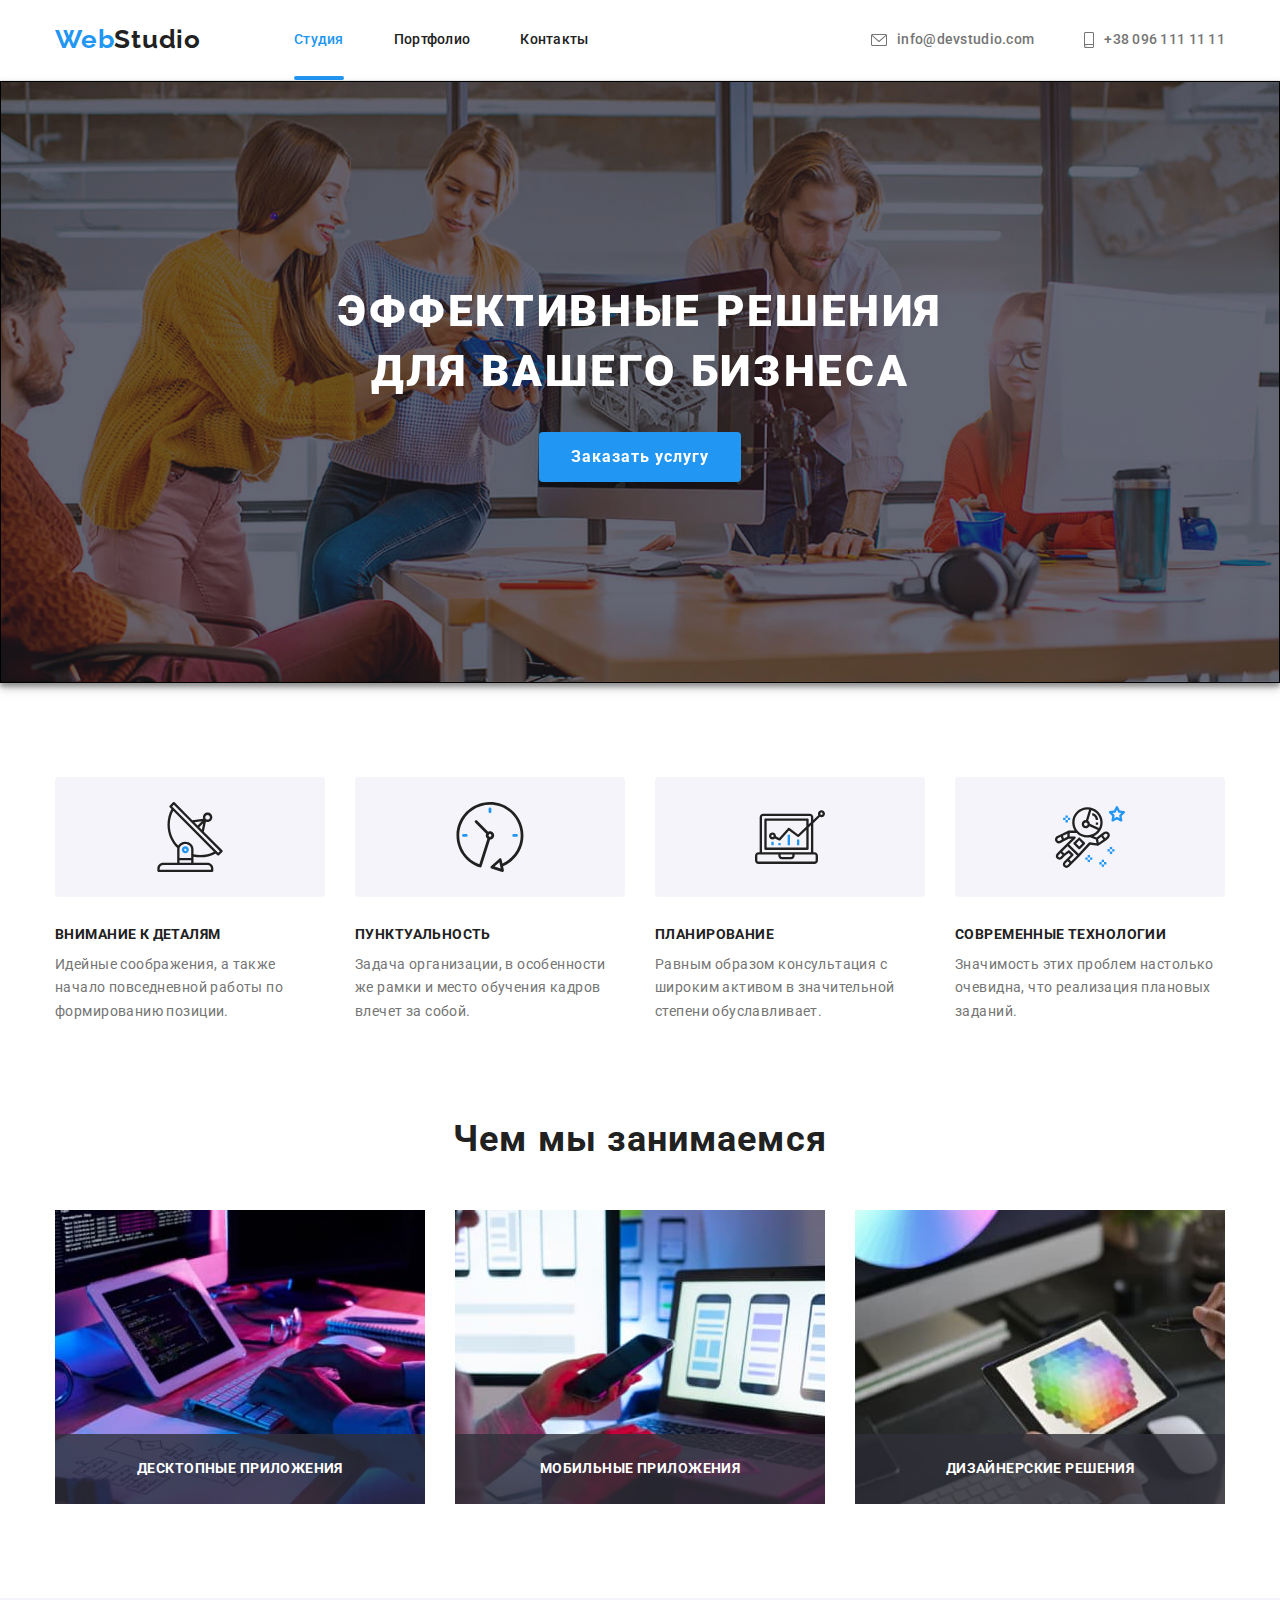
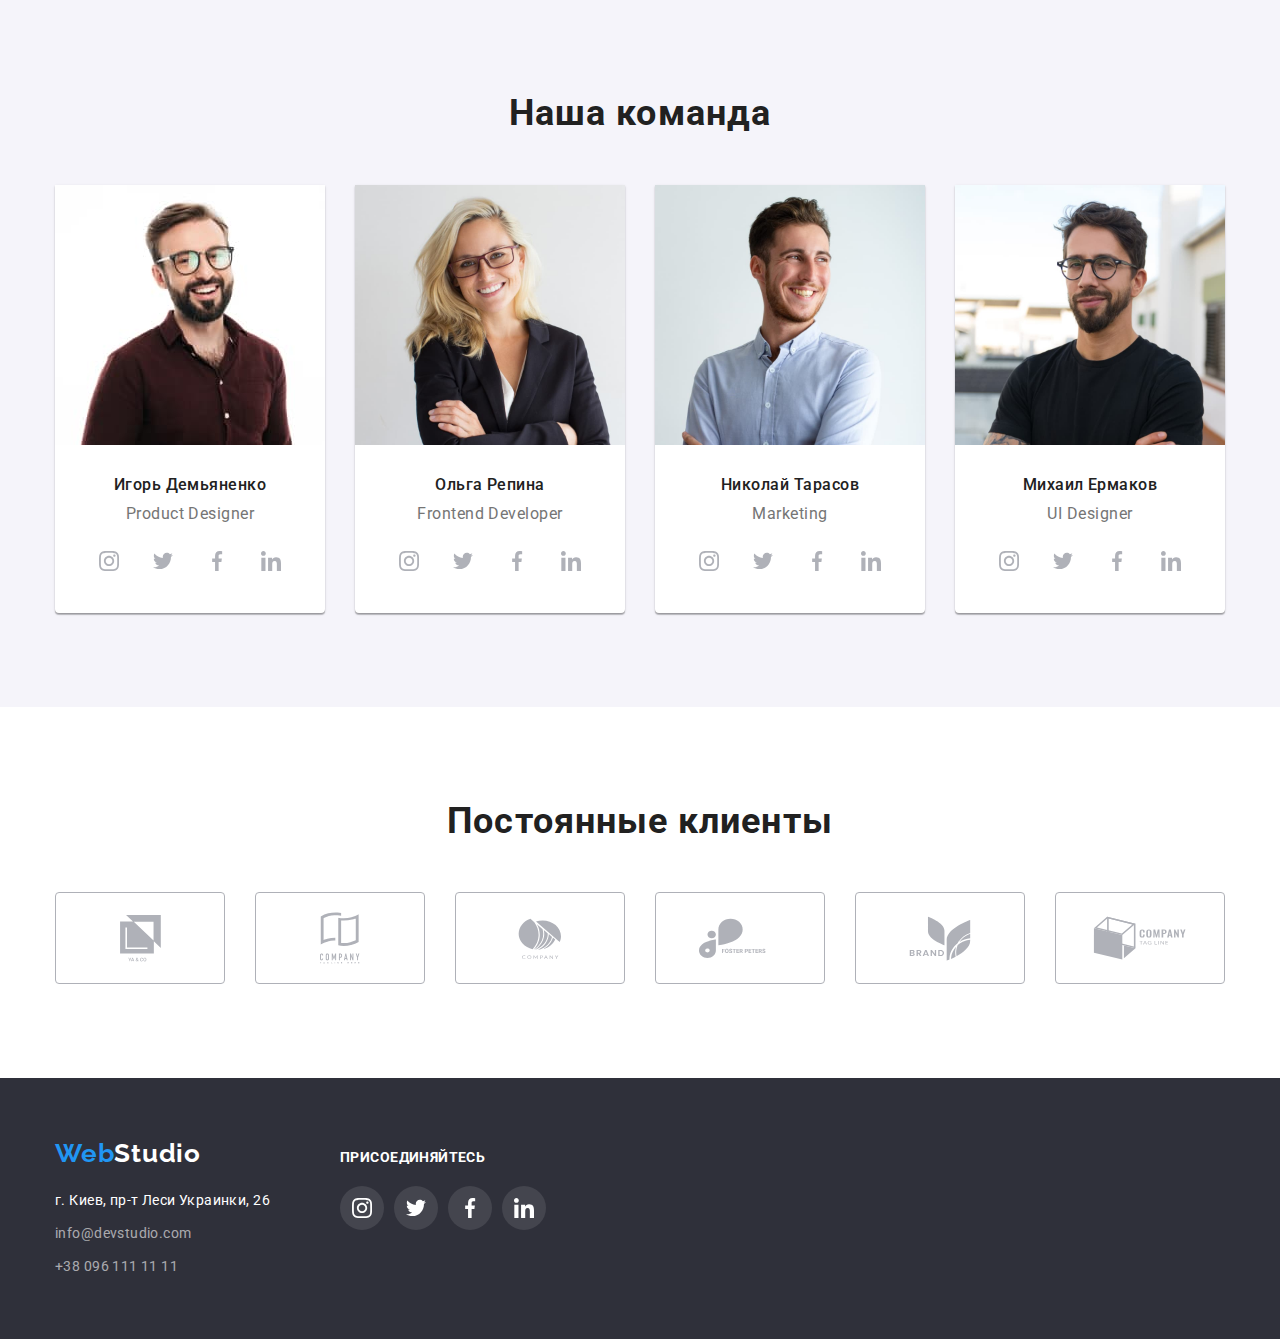
==== index.html @ 568cb1e3 "files from the previous hw" ====
<!DOCTYPE html>
<html lang="ru">
  <head>
    <meta charset="UTF-8" />
    <meta http-equiv="X-UA-Compatible" content="IE=edge" />
    <meta name="viewport" content="width=device-width, initial-scale=1.0" />
    <title>WebStudio</title>
    <link rel="preconnect" href="https://fonts.gstatic.com" />
    <link
      href="https://fonts.googleapis.com/css2?family=Raleway:wght@700&family=Roboto:wght@400;500;700;900&display=swap"
      rel="stylesheet"
    />
    <link
      rel="stylesheet"
      href="https://cdnjs.cloudflare.com/ajax/libs/modern-normalize/1.0.0/modern-normalize.min.css"
    />
    <link rel="stylesheet" href="./css/styles.css" />
  </head>
  <body>
    <!-- header -->
    <header class="page-header">
      <div class="container header-container">
        <a href="./index.html" class="logo">Web<span class="logo-span-header">Studio</span></a>
        <nav class="page-nav">
          <ul class="nav-list list">
            <li class="nav-list-item">
              <a href="./index.html" class="current-page nav-link link">Студия</a>
            </li>
            <li class="nav-list-item">
              <a href="./portfolio.html" class="nav-link link">Портфолио</a>
            </li>
            <li class="nav-list-item"><a href="" class="nav-link link">Контакты</a></li>
          </ul>
        </nav>
        <ul class="header-contacts-list list">
          <li class="header-contacts-list-item">
            <a href="mailto:info@devstudio.com" class="header-contacts-link link">
              <svg class="envelope-icon">
                <use href="./images/icons.svg#icon-envelope"></use>
              </svg>
              info@devstudio.com
            </a>
          </li>
          <li class="header-contacts-list-item">
            <a href="tel:+380961111111" class="header-contacts-link link">
              <svg class="smartphone-icon">
                <use href="./images/icons.svg#icon-smartphone"></use>
              </svg>
              +38 096 111 11 11
            </a>
          </li>
        </ul>
      </div>
    </header>
    <!-- header -->
    <main>
      <!-- HERO section -->
      <section class="hero section">
        <div class="container hero-container">
          <h1 class="hero-title">Эффективные решения для вашего бизнеса</h1>
          <button data-modal-open type="button" class="button hero-button">Заказать услугу</button>
        </div>
      </section>
      <!-- HERO section -->

      <!-- advantages section -->
      <section class="advantages-section section">
        <div class="container advantages-container">
          <h2 class="hidden">Преимущества</h2>
          <ul class="advantages-list list">
            <li class="advantages-list-item">
              <div class="advantages-svg-background">
                <svg class="antenna-icon">
                  <use href="./images/icons.svg#icon-antenna"></use>
                </svg>
              </div>
              <h3 class="advantages-title title">Внимание к деталям</h3>
              <p class="advantages-text text">
                Идейные соображения, а также начало повседневной работы по формированию позиции.
              </p>
            </li>
            <li class="advantages-list-item">
              <div class="advantages-svg-background">
                <svg class="clock-icon">
                  <use href="./images/icons.svg#icon-clock"></use>
                </svg>
              </div>
              <h3 class="advantages-title title">Пунктуальность</h3>
              <p class="advantages-text text">
                Задача организации, в особенности же рамки и место обучения кадров влечет за собой.
              </p>
            </li>
            <li class="advantages-list-item">
              <div class="advantages-svg-background">
                <svg class="diagram-icon">
                  <use href="./images/icons.svg#icon-diagram"></use>
                </svg>
              </div>
              <h3 class="advantages-title title">Планирование</h3>
              <p class="advantages-text text">
                Равным образом консультация с широким активом в значительной степени обуславливает.
              </p>
            </li>
            <li class="advantages-list-item">
              <div class="advantages-svg-background">
                <svg class="astronaut-icon">
                  <use href="./images/icons.svg#icon-astronaut"></use>
                </svg>
              </div>
              <h3 class="advantages-title title">Современные технологии</h3>
              <p class="advantages-text text">
                Значимость этих проблем настолько очевидна, что реализация плановых заданий.
              </p>
            </li>
          </ul>
        </div>
      </section>
      <!-- advantages section -->

      <!-- what are we doing section -->
      <section class="what-are-we-doing-section section">
        <div class="container what-are-we-doing-container">
          <h2 class="what-are-we-doing-title title">Чем мы занимаемся</h2>
          <ul class="what-are-we-doing-list list">
            <li class="what-are-we-doing-list-item">
              <div class="img-wawd-container">
                <img
                  src="./images/layout.jpg"
                  alt="Разрабатываем макет"
                  width="370"
                  class="image"
                />
                <p class="wawd-text text">Десктопные приложения</p>
              </div>
            </li>
            <li class="what-are-we-doing-list-item">
              <div class="img-wawd-container">
                <img src="./images/layout1.jpg" alt="Адаптируем макет" width="370" class="image" />
                <p class="wawd-text text">Мобильные приложения</p>
              </div>
            </li>
            <li class="what-are-we-doing-list-item">
              <div class="img-wawd-container">
                <img src="./images/layout2.jpg" alt="Рисуем макет" width="370" class="image" />
                <p class="wawd-text text">Дизайнерские решения</p>
              </div>
            </li>
          </ul>
        </div>
      </section>
      <!-- what are we doing section -->

      <!-- our team section -->
      <section class="our-team-section section">
        <div class="container our-team-container">
          <h2 class="our-team-title title">Наша команда</h2>
          <ul class="our-team-list list">
            <li class="our-team-list-item">
              <img
                src="./images/ihor.jpg"
                alt="Член команды, Product Designer"
                width="270"
                class="img-team image"
              />

              <div class="our-team-text-container">
                <h3 class="our-team-second-title title">Игорь Демьяненко</h3>
                <p class="our-team-text text">Product Designer</p>
                <ul class="our-team-social-media-list list">
                  <li class="our-team-social-media-list-item">
                    <a href="" class="our-team-social-media-list-link link icon-container">
                      <svg class="our-team-social-media-list-item-icon color">
                        <use href="./images/icons.svg#icon-instagram"></use>
                      </svg>
                    </a>
                  </li>
                  <li class="our-team-social-media-list-item">
                    <a href="" class="our-team-social-media-list-link link icon-container">
                      <svg class="our-team-social-media-list-item-icon color">
                        <use href="./images/icons.svg#icon-twitter"></use>
                      </svg>
                    </a>
                  </li>
                  <li class="our-team-social-media-list-item">
                    <a href="" class="our-team-social-media-list-link link icon-container">
                      <svg class="our-team-social-media-list-item-icon color">
                        <use href="./images/icons.svg#icon-facebook"></use>
                      </svg>
                    </a>
                  </li>
                  <li class="our-team-social-media-list-item">
                    <a href="" class="our-team-social-media-list-link link icon-container">
                      <svg class="our-team-social-media-list-item-icon color">
                        <use href="./images/icons.svg#icon-linkedin"></use>
                      </svg>
                    </a>
                  </li>
                </ul>
              </div>
            </li>
            <li class="our-team-list-item">
              <img
                src="./images/olga.jpg"
                alt="Член команды, FrontEnd Developer"
                width="270"
                class="img-team image"
              />

              <div class="our-team-text-container">
                <h3 class="our-team-second-title title">Ольга Репина</h3>
                <p class="our-team-text text">Frontend Developer</p>
                <ul class="our-team-social-media-list list">
                  <li class="our-team-social-media-list-item">
                    <a href="" class="our-team-social-media-list-link link icon-container">
                      <svg class="our-team-social-media-list-item-icon color">
                        <use href="./images/icons.svg#icon-instagram"></use>
                      </svg>
                    </a>
                  </li>
                  <li class="our-team-social-media-list-item">
                    <a href="" class="our-team-social-media-list-link link icon-container">
                      <svg class="our-team-social-media-list-item-icon color">
                        <use href="./images/icons.svg#icon-twitter"></use>
                      </svg>
                    </a>
                  </li>
                  <li class="our-team-social-media-list-item">
                    <a href="" class="our-team-social-media-list-link link icon-container">
                      <svg class="our-team-social-media-list-item-icon color">
                        <use href="./images/icons.svg#icon-facebook"></use>
                      </svg>
                    </a>
                  </li>
                  <li class="our-team-social-media-list-item">
                    <a href="" class="our-team-social-media-list-link link icon-container">
                      <svg class="our-team-social-media-list-item-icon color">
                        <use href="./images/icons.svg#icon-linkedin"></use>
                      </svg>
                    </a>
                  </li>
                </ul>
              </div>
            </li>
            <li class="our-team-list-item">
              <img
                src="./images/nikolay.jpg"
                alt="Член команды, Marketing"
                width="270"
                class="img-team image"
              />

              <div class="our-team-text-container">
                <h3 class="our-team-second-title title">Николай Тарасов</h3>
                <p class="our-team-text text">Marketing</p>
                <ul class="our-team-social-media-list list">
                  <li class="our-team-social-media-list-item">
                    <a href="" class="our-team-social-media-list-link link icon-container">
                      <svg class="our-team-social-media-list-item-icon color">
                        <use href="./images/icons.svg#icon-instagram"></use>
                      </svg>
                    </a>
                  </li>
                  <li class="our-team-social-media-list-item">
                    <a href="" class="our-team-social-media-list-link link icon-container">
                      <svg class="our-team-social-media-list-item-icon color">
                        <use href="./images/icons.svg#icon-twitter"></use>
                      </svg>
                    </a>
                  </li>
                  <li class="our-team-social-media-list-item">
                    <a href="" class="our-team-social-media-list-link link icon-container">
                      <svg class="our-team-social-media-list-item-icon color">
                        <use href="./images/icons.svg#icon-facebook"></use>
                      </svg>
                    </a>
                  </li>
                  <li class="our-team-social-media-list-item">
                    <a href="" class="our-team-social-media-list-link link icon-container">
                      <svg class="our-team-social-media-list-item-icon color">
                        <use href="./images/icons.svg#icon-linkedin"></use>
                      </svg>
                    </a>
                  </li>
                </ul>
              </div>
            </li>
            <li class="our-team-list-item">
              <img
                src="./images/michael.jpg"
                alt="Член команды, UI Designer"
                width="270"
                class="img-team image"
              />

              <div class="our-team-text-container">
                <h3 class="our-team-second-title title">Михаил Ермаков</h3>
                <p class="our-team-text text">UI Designer</p>
                <ul class="our-team-social-media-list list">
                  <li class="our-team-social-media-list-item">
                    <a href="" class="our-team-social-media-list-link link icon-container">
                      <svg class="our-team-social-media-list-item-icon color">
                        <use href="./images/icons.svg#icon-instagram"></use>
                      </svg>
                    </a>
                  </li>
                  <li class="our-team-social-media-list-item">
                    <a href="" class="our-team-social-media-list-link link icon-container">
                      <svg class="our-team-social-media-list-item-icon color">
                        <use href="./images/icons.svg#icon-twitter"></use>
                      </svg>
                    </a>
                  </li>
                  <li class="our-team-social-media-list-item">
                    <a href="" class="our-team-social-media-list-link link icon-container">
                      <svg class="our-team-social-media-list-item-icon color">
                        <use href="./images/icons.svg#icon-facebook"></use>
                      </svg>
                    </a>
                  </li>
                  <li class="our-team-social-media-list-item">
                    <a href="" class="our-team-social-media-list-link link icon-container">
                      <svg class="our-team-social-media-list-item-icon color">
                        <use href="./images/icons.svg#icon-linkedin"></use>
                      </svg>
                    </a>
                  </li>
                </ul>
              </div>
            </li>
          </ul>
        </div>
      </section>

      <section class="clients-section section">
        <div class="clients-section-container container">
          <h2 class="clients-title title">Постоянные клиенты</h2>
          <ul class="clients-list list">
            <li class="clients-list-item">
              <a href="" class="clients-list-item-link client-icon-container link">
                <svg class="client-icon client1 color">
                  <use href="./images/icons.svg#icon-client1"></use>
                </svg>
              </a>
            </li>
            <li class="clients-list-item">
              <a href="" class="clients-list-item-link client-icon-container link">
                <svg class="client-icon client2 color">
                  <use href="./images/icons.svg#icon-client2"></use>
                </svg>
              </a>
            </li>
            <li class="clients-list-item">
              <a href="" class="clients-list-item-link client-icon-container link">
                <svg class="client-icon client3 color">
                  <use href="./images/icons.svg#icon-client3"></use>
                </svg>
              </a>
            </li>
            <li class="clients-list-item">
              <a href="" class="clients-list-item-link client-icon-container link">
                <svg class="client-icon client4 color">
                  <use href="./images/icons.svg#icon-client4"></use>
                </svg>
              </a>
            </li>
            <li class="clients-list-item">
              <a href="" class="clients-list-item-link client-icon-container link">
                <svg class="client-icon client5 color">
                  <use href="./images/icons.svg#icon-client5"></use>
                </svg>
              </a>
            </li>
            <li class="clients-list-item">
              <a href="" class="clients-list-item-link client-icon-container link">
                <svg class="client-icon client6 color">
                  <use href="./images/icons.svg#icon-client6"></use>
                </svg>
              </a>
            </li>
          </ul>
        </div>
      </section>
      <!-- our team section -->
    </main>
    <!-- footer -->
    <footer class="page-footer">
      <div class="container footer-container">
        <div class="address-container">
          <a href="./index.html" class="logo">Web<span class="footer-logo">Studio</span></a>
          <address class="page-address">
            <p class="address-text text">г. Киев, пр-т Леси Украинки, 26</p>
            <ul class="address-list list">
              <li class="address-list-item">
                <a href="mailto:info@devstudio.com" class="address-link link">info@devstudio.com</a>
              </li>
              <li class="address-list-item">
                <a href="tel:+380961111111" class="address-link link">+38 096 111 11 11</a>
              </li>
            </ul>
          </address>
        </div>
        <div>
          <section class="social-media-section section">
            <h2 class="footer-soc-media-title">Наши социальные сети</h2>
            <p class="social-media-section-text text">присоединяйтесь</p>
            <ul class="social-media-list list">
              <li class="social-media-list-item">
                <a href="" class="social-media-list-item-link link">
                  <svg class="social-media-icon">
                    <use href="./images/icons.svg#icon-instagram"></use>
                  </svg>
                </a>
              </li>
              <li class="social-media-list-item">
                <a href="" class="social-media-list-item-link link">
                  <svg class="social-media-icon">
                    <use href="./images/icons.svg#icon-twitter"></use>
                  </svg>
                </a>
              </li>
              <li class="social-media-list-item">
                <a href="" class="social-media-list-item-link link">
                  <svg class="social-media-icon">
                    <use href="./images/icons.svg#icon-facebook"></use>
                  </svg>
                </a>
              </li>
              <li class="social-media-list-item">
                <a href="" class="social-media-list-item-link link">
                  <svg class="social-media-icon">
                    <use href="./images/icons.svg#icon-linkedin"></use>
                  </svg>
                </a>
              </li>
            </ul>
          </section>
        </div>
      </div>
    </footer>
    <!-- footer -->
    <div class="backdrop is-hidden" data-modal>
      <div class="modal">
        <button type="button" class="close-button" data-modal-close>
          <svg class="close-icon">
            <use href="./images/icons.svg#icon-close"></use>
          </svg>
        </button>
      </div>
    </div>
    <script src="./js/modal.js"></script>
  </body>
</html>
---- css/styles.css ----
:root {
  --main-active-color: #2196f3;
  --background-color: #ffffff;
  --title-color: #212121;
  --hero-background-color: #2f303a;
  --text-color: #757575;
  --transparent-white-color: rgba(255, 255, 255, 0.6);
  --white-buttons-color: #f5f4fa;
  --header-border: #ececec;
  --portfolio-item-border: #eeeeee;
  --social-meadia-logo: #afb1b8;
  --wawd-text-color: rgba(47, 48, 58, 0.8);
  --card-overlay-color: rgba(33, 150, 243, 0.9);
  --backdrop-color: rgba(0, 0, 0, 0.2);
  --transition: cubic-bezier(0.4, 0, 0.2, 1);
  --close-border-color: rgba(0, 0, 0, 0.1);
}

/* body styles */
body {
  background-color: var(--background-color);
  font-family: Roboto, sans-serif;
  font-style: normal;
}

ul {
  margin: 0;
  padding: 0;
}

image {
  display: block;
  max-width: 100%;
  height: auto;
}
/* body styles */

/* HIDDEN */
.hidden {
  color: transparent;

  font-size: 0px;
  line-height: 0;
}
/* HIDDEN */

/* container */
.container {
  width: 1200px;
  padding-left: 15px;
  padding-right: 15px;
  margin-left: auto;
  margin-right: auto;
}
/* container */

/* section defolt top and bootom paddings */
.section {
  padding-top: 94px;
  padding-bottom: 94px;
}
/* section defolt top and bootom paddings */

/* add text and title defolt styles */
.title {
  font-weight: 700;
  font-size: 14px;
  line-height: 1.14;
  letter-spacing: 0.03em;

  color: var(--title-color);
}

.text {
  font-weight: 400;
  font-size: 14px;
  line-height: 1.71;
  letter-spacing: 0.03em;

  color: var(--text-color);
}
/* add text and title defolt styles */

/* add button defolt button styles */
.button {
  cursor: pointer;
  border: 0px;

  font-weight: 500;
  font-size: 16px;
  line-height: 1.62;
  text-align: center;
  letter-spacing: 0.03em;
  white-space: nowrap;

  transition: color 250ms var(--transition),
  background-color 250ms var(--transition), 
  box-shadow 250ms var(--transition);

  color: var(--title-color);
  background-color: var(--white-buttons-color);

  padding: 6px 22px;
  border-radius: 4px;
}

.button:hover,
.button:focus {
  color: var(--background-color);
  background-color: var(--main-active-color);
}

.current-button {
  color: var(--background-color);
  background-color: var(--main-active-color);
}
/* add button defolt button styles */

/* delete styles for links and lists */
.link {
  text-decoration: none;
  color: var(--title-color);
  /* transition: color 250ms cubic-bezier(0.4, 0, 0.2, 1),
    background-color 250ms cubic-bezier(0.4, 0, 0.2, 1); */
}

.color {
  transition: fill 250ms cubic-bezier(0.4, 0, 0.2, 1);
}

.list {
  list-style: none;
}
/* delete styles for links and lists */

.image {
  display: block;
}

/* add my own defolt link styles */
.link:hover,
.link:focus {
  color: var(--main-active-color);
  /* transition: color 250ms cubic-bezier(0.4, 0, 0.2, 1); */
}
/* add my own defolt link styles */

/* backdrop */
.backdrop.is-hidden,
.backdrop {
  position: fixed;

  top: 0;
  left: 0;

  width: 100%;
  height: 100%;

  opacity: 0;
  pointer-events: none;

  transition: opacity 250ms var(--transition), transform 250ms var(--transition);

  background-color: var(--backdrop-color);
}

.backdrop {
  opacity: 1;
  pointer-events: all;
}

/* modal */
.backdrop.is-hidden .modal {
  transform: translate(-50%, -50%) scale(1.1);
  border-radius: 10px;
  opacity: 0;
}

.modal {
  position: absolute;

  top: 50%;
  left: 50%;

  width: 528px;
  height: 581px;

  border-radius: 0;

  opacity: 1;

  transform: translate(-50%, -50%) scale(1);
  transition: transform 250ms var(--transition), 
  opacity 250ms var(--transition),
  border-radius 250ms var(--transition);

  background-color: var(--background-color);
}

/* close container */
.close-button {
  position: absolute;

  top: 8px;
  right: 8px;

  width: 30px;
  height: 30px;
  border: 1px solid var(--close-border-color);
  border-radius: 50%;

  cursor: pointer;

  background-color: var(--background-color);
}

.close-button:hover .close-icon, 
.close-button:focus .close-icon{
  fill: var(--main-active-color);
  transition: fill 250ms var(--transition);
}

.close-icon {
  width: 11px;
  height: 11px;

  position: absolute;

  top: 50%;
  left: 50%;

  transform: translate(-50%, -50%);
}
/* close container */

/* modal */

/* backdrop */

/* header */
.page-header {
  border-bottom: 1px solid var(--header-border);
}

.header-container {
  display: flex;
  align-items: center;
}

.logo {
  color: var(--main-active-color);

  font-family: Raleway;
  font-weight: 700;
  font-size: 26px;
  line-height: 1.19;
  letter-spacing: 0.03em;
  text-decoration: none;

  padding-top: 24px;
  padding-bottom: 25px;
  margin-right: 93px;
}

.logo-span-header {
  color: var(--title-color);
}

.page-nav {
  margin-right: auto;
}

.nav-list {
  display: flex;
  padding: 0;
  margin-top: 0;
  margin-bottom: 0;
}

.current-page.nav-link {
  color: var(--main-active-color);
}

.current-page {
  position: relative;
}

.current-page::after {
  content: '';

  position: absolute;

  border: 2px solid var(--main-active-color);
  border-radius: 2px;
  background-color: var(--main-active-color);

  bottom: 0;
  left: 0;
  width: 100%;
}

.nav-link {
  font-weight: 500;
  font-size: 14px;
  line-height: 1.14;
  letter-spacing: 0.02em;

  transition: color 250ms var(--transition);

  color: var(--title-color);

  display: block;
  padding-top: 32px;
  padding-bottom: 32px;
}

.nav-list-item:not(:last-child) {
  margin-right: 50px;
}

.header-contacts-list {
  display: flex;
  padding-left: 0;
  margin-top: 0;
  margin-bottom: 0;
}

.header-contacts-list-item:not(:last-child) {
  margin-right: 50px;
}

.header-contacts-link {
  font-weight: 500;
  font-size: 14px;
  line-height: 1.14;
  letter-spacing: 0.02em;

  display: flex;
  align-items: center;

  transition: color 250ms var(--transition);

  padding-top: 32px;
  padding-bottom: 32px;
  
  color: var(--text-color);
}

.envelope-icon {
  fill: currentColor;

  display: block;
  width: 16px;
  height: 12px;
  margin-right: 10px;
}

.smartphone-icon {
  fill: currentColor;

  width: 10px;
  height: 16px;
  margin-right: 10px;
}

/* header */

/* main studio(index)*/
/* main studio(index)*/
/* main studio(index)*/

/* hero section */
.hero {
  border: 1px solid #000000;
  box-shadow: 0px 4px 4px rgba(0, 0, 0, 0.25);
  filter: drop-shadow(0px 4px 4px rgba(0, 0, 0, 0.25));

  /* background-image: ; */
  background-image: linear-gradient(to right, rgba(47, 48, 58, 0.4), rgba(47, 48, 58, 0.4)),
    url('../images/hero1.jpg');
  background-repeat: no-repeat;
  max-width: 1600px;
  background-position: center;
  background-size: cover;

  background-color: var(--hero-background-color);

  padding-top: 200px;
  padding-bottom: 200px;
  margin: 0 auto;
}

.hero-container {
  text-align: center;
  /* background-color: var(--hero-background-color); */
}

.hero-title {
  font-weight: 900;
  font-size: 44px;
  line-height: 1.36;
  letter-spacing: 0.06em;
  text-transform: uppercase;
  text-align: center;

  color: var(--background-color);

  margin-left: auto;
  margin-right: auto;
  margin-bottom: 30px;
  margin-top: 0;
  display: block;
  width: 696px;
}

.hero-button {
  font-family: Roboto;
  font-style: normal;
  font-weight: 700;
  font-size: 16px;
  line-height: 1.87;
  letter-spacing: 0.06em;
  text-align: center;

  color: var(--background-color);
  background-color: var(--main-active-color);

  display: block;
  padding: 10px 32px;
  border-radius: 4px;
  box-shadow: 0px 4px 4px rgba(0, 0, 0, 0.15);
  margin: 0 auto;
}
/* hero section */

/* advantages section */

.advantages-list {
  display: flex;
  padding-left: 0;
  margin-top: 0;
  margin-bottom: 0;
}

.advantages-list-item:not(:last-child) {
  margin-right: 30px;
}

.advantages-svg-background {
  width: 270px;
  height: 120px;

  border-radius: 4px;
  margin-bottom: 30px;

  display: flex;
  justify-content: center;
  align-items: center;

  background-color: var(--white-buttons-color);
}

.antenna-icon {
  width: 70px;
  height: 70px;
}

.clock-icon {
  width: 70px;
  height: 70px;
}

.diagram-icon {
  width: 70px;
  height: 70px;
}

.astronaut-icon {
  width: 70px;
  height: 70px;
}

.advantages-title {
  text-transform: uppercase;
  margin-top: 0;
  margin-bottom: 10px;
}

.advantages-text {
  margin-top: 0;
  margin-bottom: 0;
}
/* advantages section */

/* what are we doing section */
.what-are-we-doing-section {
  padding-top: 0;
}

.what-are-we-doing-title {
  font-size: 36px;
  line-height: 1.17;
  text-align: center;

  margin-top: 0;
  margin-bottom: 50px;
}

.what-are-we-doing-list {
  display: flex;
  padding-left: 0;
}

.what-are-we-doing-list-item:not(:last-child) {
  margin-right: 30px;
}

.img-wawd-container {
  position: relative;
}

.wawd-text {
  font-weight: 700;
  line-height: 1.14;
  text-align: center;
  text-transform: uppercase;

  margin: 0;

  position: absolute;

  bottom: 0;
  left: 0;

  width: 100%;
  height: 70px;

  display: flex;
  align-items: center;
  justify-content: center;

  color: var(--background-color);
  background-color: var(--wawd-text-color);
}

/* what are we doing section */

/* our team section */
.our-team-section {
  background-color: var(--white-buttons-color);
}

.our-team-title {
  font-size: 36px;
  line-height: 1.17;
  text-align: center;
  margin-top: 0;
  margin-bottom: 50px;
}

.our-team-list {
  display: flex;
}

.our-team-social-media-list {
  display: flex;
}

.our-team-list-item {
  background: var(--background-color);

  box-shadow: 0px 1px 3px rgba(0, 0, 0, 0.12), 0px 1px 1px rgba(0, 0, 0, 0.14),
    0px 2px 1px rgba(0, 0, 0, 0.2);
  border-radius: 0px 0px 4px 4px;

  padding-top: 0;
  /* padding-right: 32px;
  padding-bottom: 30px;
  padding-left: 32px; */
}

.our-team-list-item:not(:last-child) {
  margin-right: 30px;
}

.our-team-social-media-list-item:not(:last-child) {
  margin-right: 10px;
}

.our-team-second-title {
  font-weight: 500;
  font-size: 16px;
  line-height: 1.19;
  text-align: center;

  margin-top: 0;
  margin-bottom: 10px;
}

.our-team-text {
  font-size: 16px;
  line-height: 1.19;
  text-align: center;

  margin-top: 0;
  margin-bottom: 16px;
}

.our-team-social-media-list-link {
  width: 44px;
  height: 44px;

  transition: background-color 250ms var(--transition);
}

.our-team-social-media-list-link {
  border-radius: 50%;


}

.icon-container {
  display: flex;
  justify-content: center;
  align-items: center;
}

.our-team-social-media-list-item-icon {
  width: 20px;
  height: 20px;
  fill: var(--social-meadia-logo);
}

.our-team-text-container {
  padding-top: 30px;
  padding-right: 32px;
  padding-bottom: 30px;
  padding-left: 32px;
}

.our-team-social-media-list-link:hover,
.our-team-social-media-list-link:focus {
  background-color: var(--main-active-color);
  border-radius: 50%;
}

.our-team-social-media-list-link:hover .our-team-social-media-list-item-icon,
.our-team-social-media-list-link:focus .our-team-social-media-list-item-icon {
  fill: var(--background-color);
}
/* our team section */

/* clients section */

.clients-title {
  text-align: center;
  font-size: 36px;
  line-height: 1.16;

  margin-top: 0;
  margin-bottom: 50px;
}

.clients-list {
  display: flex;
  justify-content: center;
}

.clients-list-item:not(:last-child) {
  margin-right: 30px;
}

.clients-list-item-link {
  border: 1px solid var(--social-meadia-logo);
  border-radius: 4px;
  transition: border-color 250ms var(--transition);
}

.clients-list-item-link:hover,
.clients-list-item-link:focus {
  border-color: var(--main-active-color);
  /* transition: border-color 250ms cubic-bezier(0.4, 0, 0.2, 1); */
}

.client-icon-container {
  display: flex;
  justify-content: center;
  align-items: center;

  width: 170px;
  height: 92px;
}

.client-icon {
  fill: var(--social-meadia-logo);
}

.client1 {
  width: 41px;
  height: 46.7px;
}

.client2 {
  width: 40px;
  height: 52px;
}

.client3 {
  width: 43.46px;
  height: 41.18px;
}

.client4 {
  width: 84.44px;
  height: 40.62px;
}

.client5 {
  width: 62.54px;
  height: 45.43px;
}

.client6 {
  width: 93.79px;
  height: 43.93px;
}

.clients-list-item-link:hover .client-icon,
.clients-list-item-link:focus .client-icon {
  fill: var(--main-active-color);
}

/* clients section */

/* main studio(index)*/
/* main studio(index)*/
/* main studio(index)*/

/* main portfolio */
/* main portfolio */
/* main portfolio */

/* portfolio section */
.filter-buttons {
  display: flex;
  justify-content: center;

  padding-left: 0;
  margin-top: 0;
  margin-bottom: 50px;
}

.current-button {
  box-shadow: 0px 3px 1px rgba(0, 0, 0, 0.1), 0px 1px 2px rgba(0, 0, 0, 0.08),
    0px 2px 2px rgba(0, 0, 0, 0.12);
  border-radius: 4px;
}

.filter-buttons .button:hover,
.filter-buttons .button:focus {
  box-shadow: 0px 3px 1px rgba(0, 0, 0, 0.1), 0px 1px 2px rgba(0, 0, 0, 0.08),
    0px 2px 2px rgba(0, 0, 0, 0.12);
  border-radius: 4px;
}

.filter-buttons-item:not(:last-child) {
  margin-right: 8px;
}

.portfolio-list {
  display: flex;
  flex-wrap: wrap;
  padding-left: 0;
  margin-top: 0;
  margin-bottom: -30px;
  margin-right: -30px;
}

.portfolio-list-link .card-wrapper{
  box-shadow: none;
  transition: box-shadow 250ms var(--transition);
}

.portfolio-list-item {
  margin-bottom: 30px;
}

.portfolio-list-item:not(:nth-child(3n)) {
  margin-right: 30px;
}

.portfolio-list-item:nth-last-child(-n + 3) {
  margin-bottom: 0;
}

.portfolio-list-link:hover .card-wrapper,
.portfolio-list-link:focus .card-wrapper {
  box-shadow: 0px 1px 1px rgba(0, 0, 0, 0.12), 0px 4px 4px rgba(0, 0, 0, 0.06),
    1px 4px 6px rgba(0, 0, 0, 0.16);
}

.img-portfolio-container {
  position: relative;

  overflow: hidden;
}

.portfolio-img-overlay {
  display: block;
  position: absolute;
  width: 100%;
  height: 100%;
  background-color: var(--card-overlay-color);
  opacity: 0;
  top: 100%;
  transition: opacity 250ms cubic-bezier(0.4, 0, 0.2, 1), top 250ms cubic-bezier(0.4, 0, 0.2, 1);
}

.portfolio-non-hovered-text {
  position: absolute;

  top: 50%;
  left: 50%;
  transform: translate(-50%, -50%);
  opacity: 0;

  transition: transform 250ms cubic-bezier(0.4, 0, 0.2, 1),
    opacity 250ms cubic-bezier(0.4, 0, 0.2, 1);

  font-size: 18px;
  line-height: 1.56;

  width: 322px;
  height: 168px;

  margin: 0;

  color: var(--background-color);
}

.portfolio-list-link:hover .portfolio-non-hovered-text,
.portfolio-list-link:focus .portfolio-non-hovered-text {
  opacity: 1;
}

.portfolio-list-link:hover .portfolio-img-overlay,
.portfolio-list-link:focus .portfolio-img-overlay {
  top: 0%;
  opacity: 1;
}

.text-wrapper {
  border-color: var(--portfolio-item-border);
  border-style: solid;
  border-left-width: 1px;
  border-right-width: 1px;
  border-bottom-width: 1px;
  border-top-width: 0;

  padding-top: 20px;
  padding-right: 24px;
  padding-bottom: 20px;
  padding-left: 24px;
}
.portfolio-title {
  font-size: 18px;
  line-height: 2;
  letter-spacing: 0.06em;

  margin-top: 0;
  margin-bottom: 4px;
}

.portfolio-text {
  font-size: 16px;
  line-height: 1.87;

  margin-top: 0;
  margin-bottom: 0;
}
/* portfolio section */

/* main portfolio */
/* main portfolio */
/* main portfolio */

/* footer */

/* .footer-container {
  padding-top: 60px;
  padding-bottom: 60px;
} */

.footer-container {
  display: flex;
  align-items: baseline;
}

.address-container {
  margin-right: 70px;
}

.footer-container .logo {
  display: block;
  padding-top: 0;
  padding-bottom: 0;
  margin-right: 0;
  margin-bottom: 20px;
}
.page-footer {
  background-color: var(--hero-background-color);
  padding-top: 60px;
  padding-bottom: 60px;
}
.footer-logo {
  color: var(--background-color);
}

.address-text {
  font-style: normal;

  color: var(--background-color);

  margin-top: 0;
  margin-bottom: 9px;
}

.address-list {
  margin-top: 0;
  margin-bottom: 0;
  padding-left: 0;
}

.address-list-item:not(:last-child) {
  margin-bottom: 9px;
}

.address-link {
  font-weight: 400;
  font-style: normal;
  font-size: 14px;
  line-height: 1.71;
  letter-spacing: 0.03em;

  transition: color 250ms var(--transition);

  color: var(--transparent-white-color);
}

.address-list:last-child {
  display: block;
}

.social-media-section {
  padding-top: 0;
  padding-bottom: 0;
}

.footer-soc-media-title {
  display: none;
}

.social-media-section-text {
  text-transform: uppercase;
  font-weight: 700;
  font-size: 14px;
  line-height: 1.14;

  color: var(--background-color);

  margin-top: 0;
  margin-bottom: 20px;
}

.social-media-list {
  display: flex;
}

.social-media-list-item {
  margin-right: 10px;
}

.social-media-list-item-link {
  display: flex;
  justify-content: center;
  align-items: center;

  transition: background-color 250ms var(--transition);

  border-radius: 50%;
  width: 44px;
  height: 44px;

  background: rgba(255, 255, 255, 0.1);
}

.social-media-list-item-link:hover,
.social-media-list-item-link:focus {
  background-color: var(--main-active-color);
}

.social-media-icon {
  width: 20px;
  height: 20px;

  fill: var(--background-color);
}
/* footer */
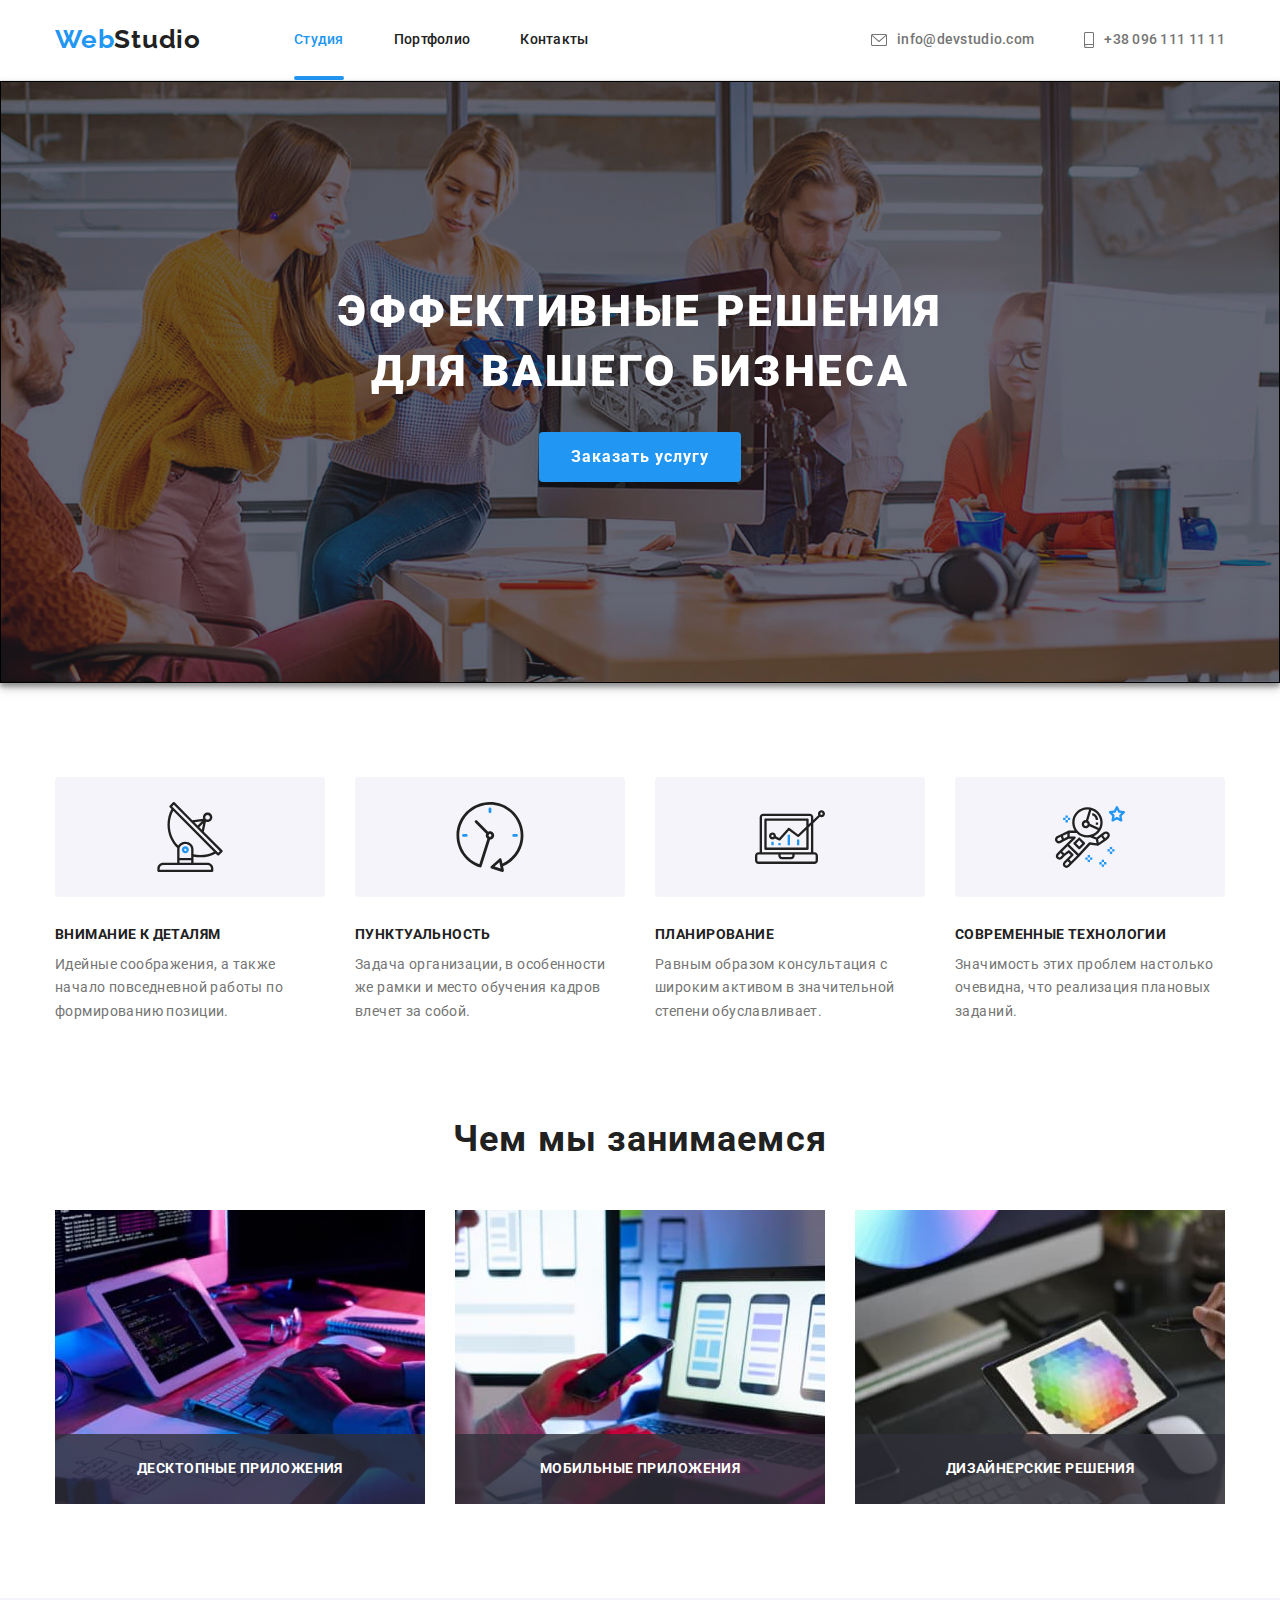
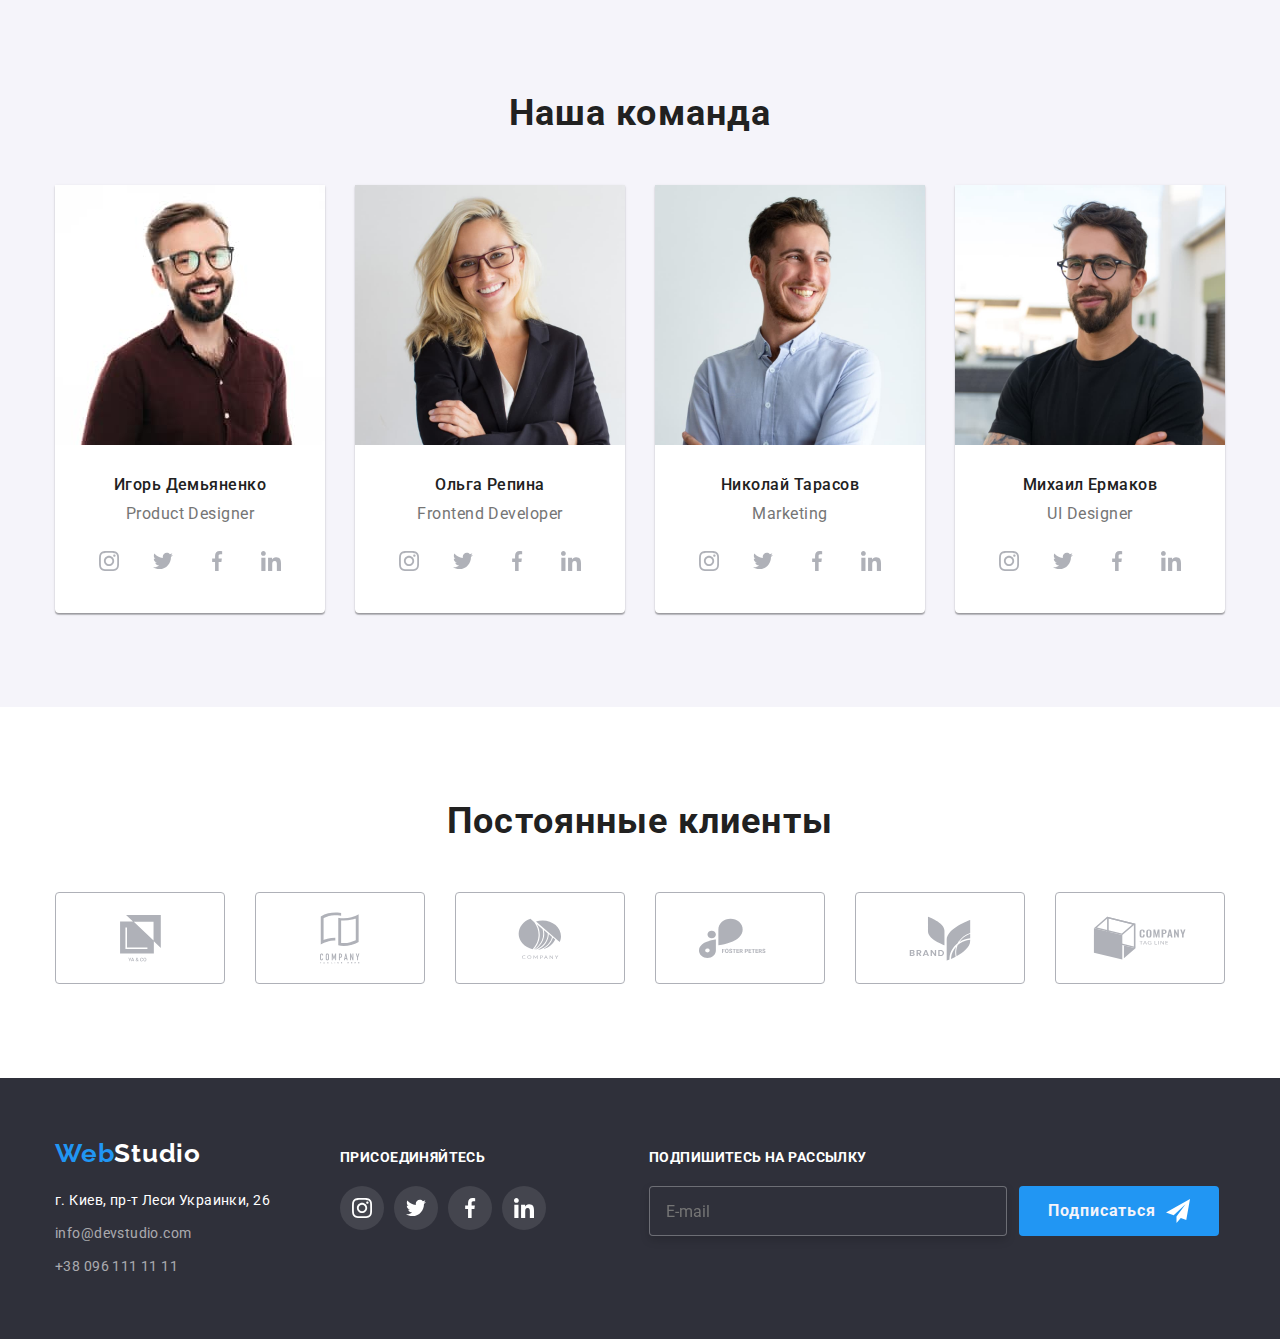
==== commit c618c3c4: "hw6 forms almost done" ====
--- a/index.html
+++ b/index.html
@@ -435,6 +435,19 @@
             </ul>
           </section>
         </div>
+        <div class="mailing-form-container">
+          <form name="mailing" autocomplete="">
+            <label for="subscribe-on-mailing" class="mailing-form-label text">Подпишитесь на рассылку</label>
+            <div class="input-container">
+            <input type="email" id="subscribe-on-mailing" name="email" placeholder="E-mail" class="email-input-area">
+            <button type="submit" class="subscribe-mailing-button button">Подписаться 
+              <svg class="icon-send">
+              <use href="./images/icons.svg#icon-send"></use>
+            </svg>
+          </button>
+            </div>
+          </form>
+        </div>
       </div>
     </footer>
     <!-- footer -->
@@ -445,6 +458,30 @@
             <use href="./images/icons.svg#icon-close"></use>
           </svg>
         </button>
+        <div class="re-call-form-container">
+          <form name="re-call" autocomplete="">
+            <b class="re-call-text">Оставьте свои данные, мы вам перезвоним</b>
+            <div class="form-field">
+              <label for="name" class="form-label text">Имя</label>
+              <input type="text" id="name" class="form-input">
+            </div>
+            <div class="form-field">
+              <label for="tel" class="form-label text">Телефон</label>
+              <input type="tel" id="tel" class="form-input">
+            </div>
+            <div class="form-field">
+              <label for="email" class="form-label text">Почта</label>
+              <input type="email" id="email" class="form-input">
+            </div>
+            <div class="form-field">
+
+            </div>
+            <div class="form-field">
+              <label for="comment" class="form-label text">Комментарий</label>
+              <textarea name="comment" id="comment" class="form-textarea"></textarea>
+            </div>
+          </form>
+        </div>
       </div>
     </div>
     <script src="./js/modal.js"></script>
--- a/css/styles.css
+++ b/css/styles.css
@@ -14,6 +14,7 @@
   --backdrop-color: rgba(0, 0, 0, 0.2);
   --transition: cubic-bezier(0.4, 0, 0.2, 1);
   --close-border-color: rgba(0, 0, 0, 0.1);
+  --form-input-border-color: rgba(33, 33, 33, 0.2);
 }
 
 /* body styles */
@@ -184,6 +185,9 @@
 
   width: 528px;
   height: 581px;
+
+  padding-top: 40px;
+  padding-bottom: 40px;
 
   border-radius: 0;
 
@@ -1006,3 +1010,135 @@
   fill: var(--background-color);
 }
 /* footer */
+
+/* forms */
+/* mailing form*/
+.mailing-form-container {
+  margin-left: 93px;
+}
+
+.mailing-form-label {
+  display: block;
+
+  text-transform: uppercase;
+  font-weight: 700;
+  font-size: 14px;
+  color: var(--background-color);
+  margin-top: 0;
+  line-height: 1.14;
+  
+  margin-bottom: 20px;
+}
+
+.input-container {
+  display: flex;  
+  justify-content: center;
+  align-items: center;
+}
+
+.email-input-area {
+  width: 358px;
+  height: 50px;
+
+  padding-top: 15px;
+  padding-bottom: 15px;
+  padding-left: 16px;
+
+  margin-right: 12px;
+
+  border: 1px solid rgba(255, 255, 255, 0.3);
+  filter: drop-shadow(0px 4px 4px rgba(0, 0, 0, 0.15));
+  border-radius: 4px;
+
+  background-color: var(--hero-background-color);
+}
+
+.subscribe-mailing-button {
+  position: relative;
+
+  display: flex;  
+  justify-content: center;
+  align-items: center;
+
+  width: 200px;
+  height: 50px;
+
+  font-weight: 700;
+  line-height: 1.87;
+  letter-spacing: 0.06em;
+
+  background-color: var(--main-active-color);
+  color: var(--white-buttons-color);
+}
+
+.icon-send {
+  width: 24px;
+  height: 24px;
+
+  margin-left: 10px;
+}
+/* mailing form*/
+
+/* recall form */
+.re-call-form-container {
+  display: flex;
+  justify-content: center;
+  align-items: center;
+}
+
+.re-call-text {
+  display: block;
+
+  margin-bottom: 12px;
+
+  font-weight: 700;
+  font-size: 20px;
+  line-height: 1.15;
+  letter-spacing: 0.03em;
+}
+
+.form-field {
+  margin-bottom: 10px;
+}
+
+.form-label {
+  display: block;
+
+  margin-bottom: 4px;
+
+  font-size: 12px;
+  line-height: 1.16;
+  letter-spacing: 0.01em;
+
+  color: var(--text-color);
+}
+
+.form-input {
+  display: block;
+
+  width: 448px;
+  height: 40px;
+
+  padding-top: 12px;
+  padding-bottom: 12px;
+  padding-left: 42px;
+
+  border: 1px solid var(--form-input-border-color);
+  border-radius: 4px;
+}
+
+.form-textarea {
+  display: block;
+
+  width: 448px;
+  height: 120px;
+
+  padding: 12px 16px;
+
+  resize: none;
+
+  border: 1px solid var(--form-input-border-color);
+  border-radius: 4px;
+}
+/* recall form */
+/* forms */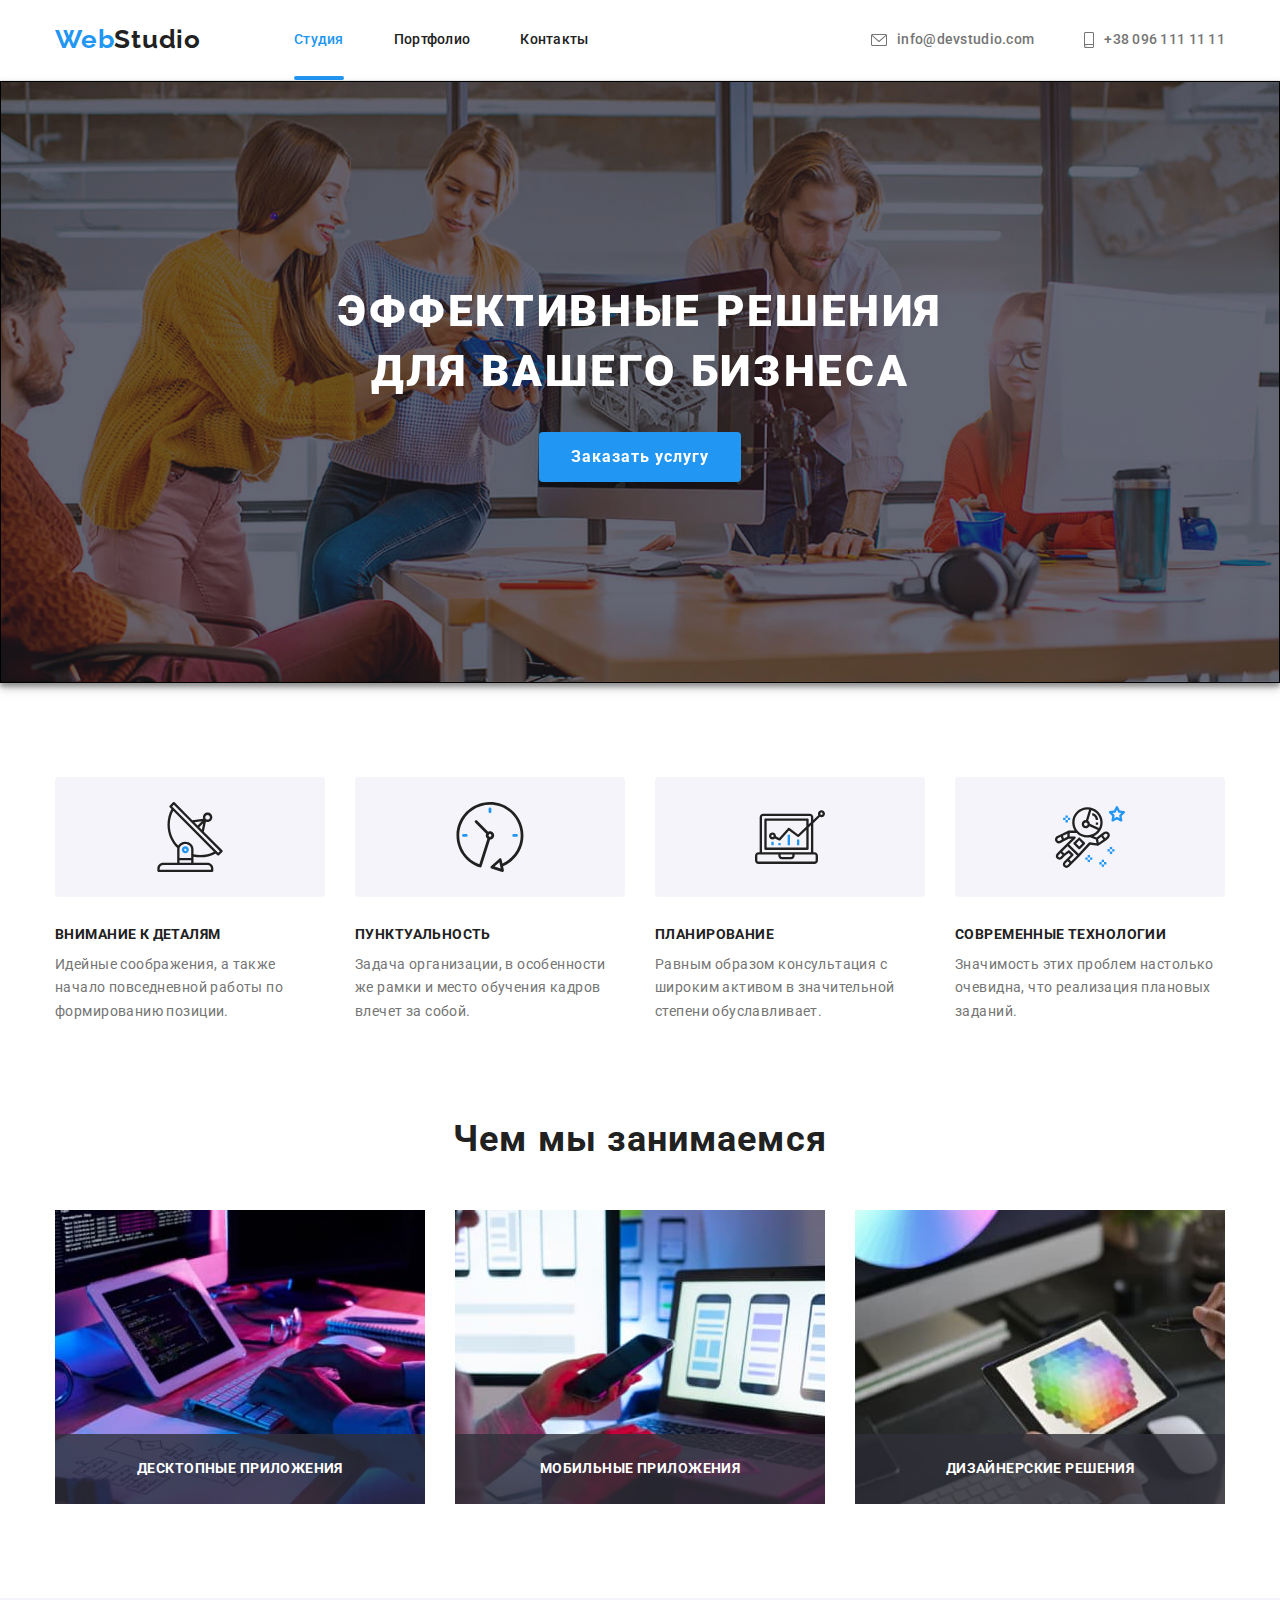
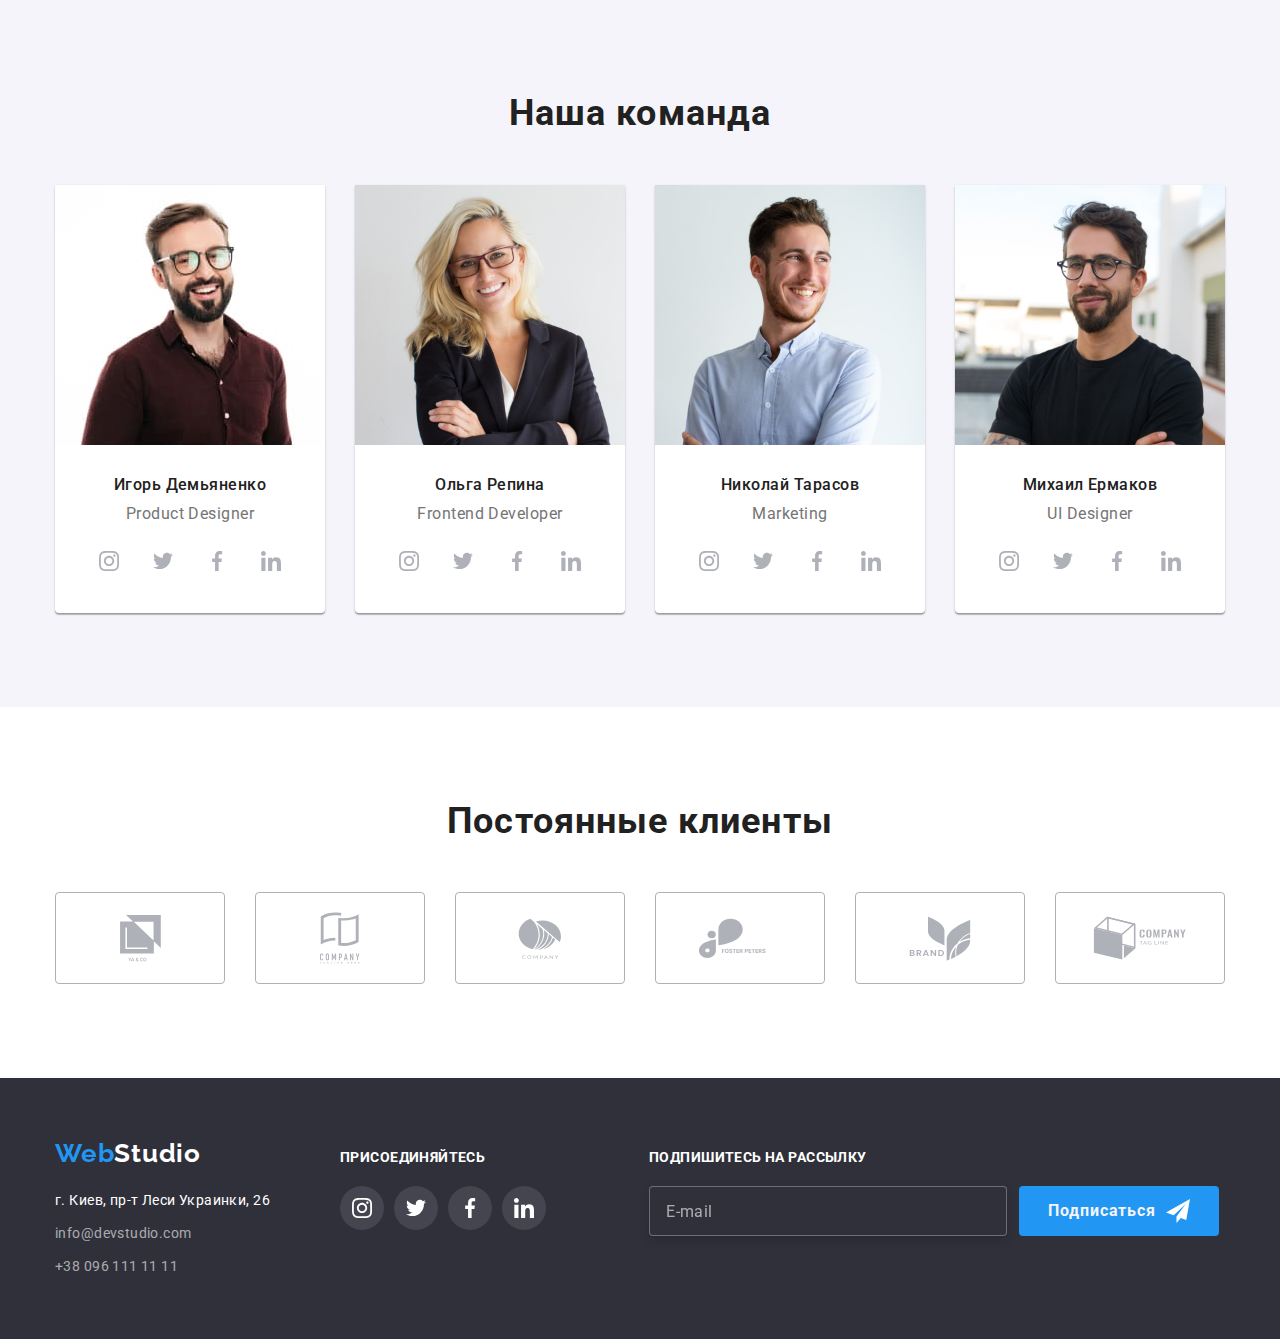
==== commit 58db7ff6: "hw6 almost done" ====
--- a/index.html
+++ b/index.html
@@ -29,7 +29,7 @@
             <li class="nav-list-item">
               <a href="./portfolio.html" class="nav-link link">Портфолио</a>
             </li>
-            <li class="nav-list-item"><a href="" class="nav-link link">Контакты</a></li>
+            <li class="nav-list-item"><a href="#contacts" class="nav-link link">Контакты</a></li>
           </ul>
         </nav>
         <ul class="header-contacts-list list">
@@ -387,7 +387,7 @@
       <div class="container footer-container">
         <div class="address-container">
           <a href="./index.html" class="logo">Web<span class="footer-logo">Studio</span></a>
-          <address class="page-address">
+          <address class="page-address" id="contacts">
             <p class="address-text text">г. Киев, пр-т Леси Украинки, 26</p>
             <ul class="address-list list">
               <li class="address-list-item">
@@ -459,27 +459,41 @@
           </svg>
         </button>
         <div class="re-call-form-container">
-          <form name="re-call" autocomplete="">
+          <form name="re-call" autocomplete="on" class="re-call-form">
             <b class="re-call-text">Оставьте свои данные, мы вам перезвоним</b>
             <div class="form-field">
               <label for="name" class="form-label text">Имя</label>
-              <input type="text" id="name" class="form-input">
+              <input type="text" id="name" name="name" class="form-input">
+              <svg class="input-icon-name input-icon">
+                <use href="./images/icons.svg#icon-name-input"></use>
+              </svg>
             </div>
             <div class="form-field">
               <label for="tel" class="form-label text">Телефон</label>
-              <input type="tel" id="tel" class="form-input">
+              <input type="tel" id="tel" name="tel" class="form-input">
+              <svg class="input-icon-tel input-icon">
+                <use href="./images/icons.svg#icon-tel-input"></use>
+              </svg>
             </div>
             <div class="form-field">
               <label for="email" class="form-label text">Почта</label>
-              <input type="email" id="email" class="form-input">
+              <input type="email" id="email" name="email" class="form-input">
+              <svg class="input-icon-mail input-icon">
+                <use href="./images/icons.svg#icon-mail-input"></use>
+              </svg>
             </div>
-            <div class="form-field">
-
+            <div class="form-field comment">
+              <label for="comment" class="form-label text">Комментарий</label>
+              <textarea name="comment" id="comment" name="comment" class="form-textarea"></textarea>
             </div>
-            <div class="form-field">
-              <label for="comment" class="form-label text">Комментарий</label>
-              <textarea name="comment" id="comment" class="form-textarea"></textarea>
+            <div class="form-field terms-of-use-container">
+              <label class="form-checkbox-text">
+                <input type="checkbox" value="agree" name="terms-of-use" class="form-checkbox">
+                Соглашаюсь с рассылкой и принимаю
+                <a href="" class="terms-of-use-link">Условия договора</a>
+              </label>
             </div>
+            <button type="submit" class="form-button button">Отправить</button>
           </form>
         </div>
       </div>
--- a/css/styles.css
+++ b/css/styles.css
@@ -1020,6 +1020,8 @@
 .mailing-form-label {
   display: block;
 
+  cursor: pointer;
+
   text-transform: uppercase;
   font-weight: 700;
   font-size: 14px;
@@ -1046,6 +1048,15 @@
 
   margin-right: 12px;
 
+  cursor: pointer;
+
+  font-weight: 400;
+  font-size: 16px;
+  line-height: 1.25;
+  letter-spacing: 0.03em;
+
+  color: var(--transparent-white-color);
+
   border: 1px solid rgba(255, 255, 255, 0.3);
   filter: drop-shadow(0px 4px 4px rgba(0, 0, 0, 0.15));
   border-radius: 4px;
@@ -1053,6 +1064,15 @@
   background-color: var(--hero-background-color);
 }
 
+.email-input-area::placeholder {
+  font-weight: 400;
+  font-size: 16px;
+  line-height: 1.25;
+  letter-spacing: 0.03em;
+
+  color: var(--transparent-white-color);
+}
+
 .subscribe-mailing-button {
   position: relative;
 
@@ -1085,6 +1105,11 @@
   justify-content: center;
   align-items: center;
 }
+
+/* .re-call-form {
+  margin-left: auto;
+  margin-right: auto;
+} */
 
 .re-call-text {
   display: block;
@@ -1099,12 +1124,16 @@
 
 .form-field {
   margin-bottom: 10px;
+
+  position: relative;
 }
 
 .form-label {
   display: block;
 
   margin-bottom: 4px;
+
+  cursor: pointer;
 
   font-size: 12px;
   line-height: 1.16;
@@ -1123,10 +1152,59 @@
   padding-bottom: 12px;
   padding-left: 42px;
 
+  cursor: pointer;
+
   border: 1px solid var(--form-input-border-color);
   border-radius: 4px;
 }
 
+.form-input:focus, 
+.form-input:active,
+.form-textarea:focus, 
+.form-textarea:active {
+  outline: none;   
+  border: 1px solid var(--main-active-color);
+  transition: border 250ms var(--transition);
+}
+
+.form-input:focus + .input-icon, 
+.form-input:active + .input-icon,
+.form-textarea:focus + .input-icon, 
+.form-textarea:active + .input-icon {
+  fill: var(--main-active-color);
+  transition: fill 250ms var(--transition);
+}
+
+.input-icon-name {
+  position: absolute;
+
+  top: 30px;
+  left: 15px;
+
+  width: 12px;
+  height: 12px;
+}
+
+.input-icon-tel {
+  position: absolute;
+
+  top: 30.26px;
+  left: 14.27px;
+
+  width: 13px;
+  height: 13px;
+}
+
+.input-icon-mail {
+  position: absolute;
+
+  top: 32px;
+  left: 13.5px;
+
+  width: 15px;
+  height: 12px;
+}
+
 .form-textarea {
   display: block;
 
@@ -1140,5 +1218,67 @@
   border: 1px solid var(--form-input-border-color);
   border-radius: 4px;
 }
+
+.form-textarea::placeholder {
+  font-weight: 400;
+  font-size: 14px;
+  line-height: 1.14;
+  letter-spacing: 0.01em;
+
+  color: rgba(117, 117, 117, 0.5);
+}
+
+.comment {
+  margin-bottom: 20px;
+}
+
+.terms-of-use-container {
+  display: flex;
+  align-items: center;
+  margin-bottom: 30px;
+}
+
+.form-checkbox {
+  margin-right: 7px;
+
+  cursor: pointer;
+}
+
+.form-checkbox-text {
+  cursor: pointer;
+
+  display: flex;
+  align-items: center;
+  justify-content: center;
+  
+  font-weight: 400;
+  font-size: 14px;
+  line-height: 1.71;
+
+  letter-spacing: 0.03em;
+
+  color: var(--text-color);
+}
+
+.terms-of-use-link {
+  color: var(--main-active-color);
+}
+.form-button {
+  display: block;
+
+  margin-right: auto;
+  margin-left: auto;
+
+  width: 200px;
+  height: 50px;
+
+  font-weight: 700;
+  line-height: 1.87;
+  letter-spacing: 0.06em;
+
+  background-color: var(--main-active-color);
+  color: var(--white-buttons-color);
+  box-shadow: 0px 4px 4px rgba(0, 0, 0, 0.15);
+}
 /* recall form */
 /* forms */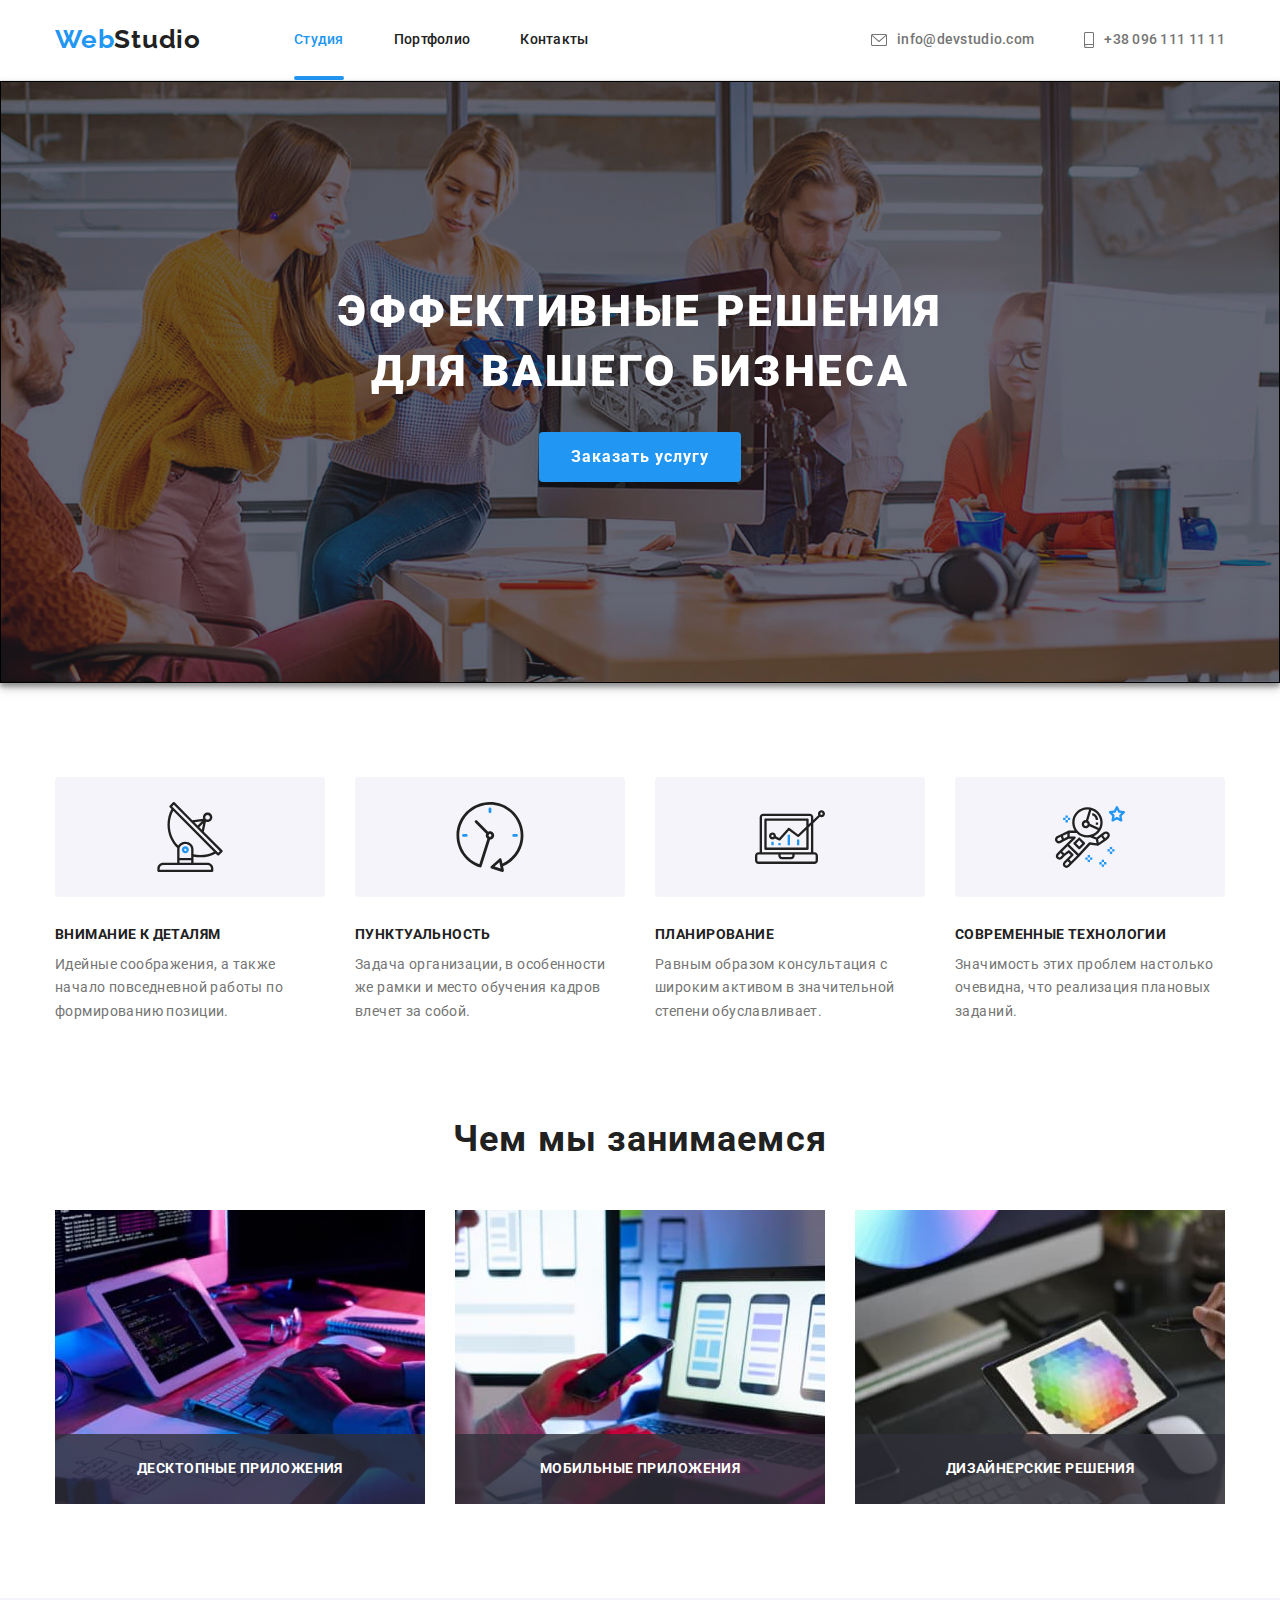
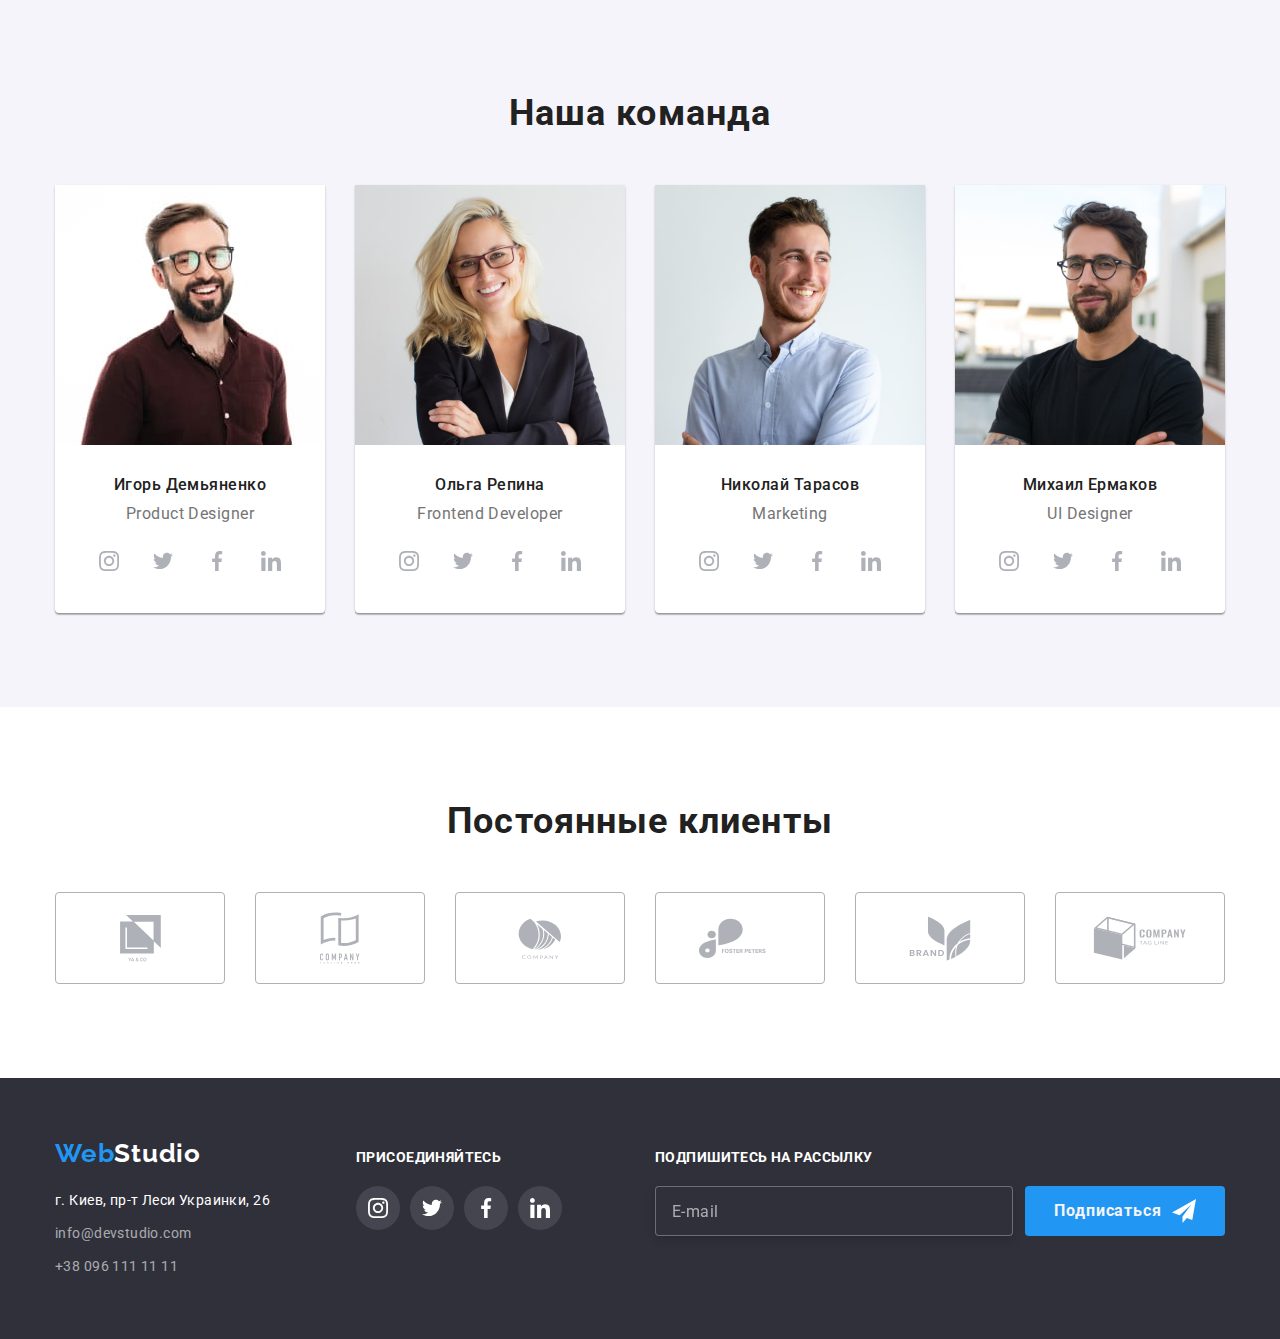
==== commit 6ae3c517: "fixes" ====
--- a/index.html
+++ b/index.html
@@ -15,6 +15,7 @@
       href="https://cdnjs.cloudflare.com/ajax/libs/modern-normalize/1.0.0/modern-normalize.min.css"
     />
     <link rel="stylesheet" href="./css/styles.css" />
+    <script src="./js/jquery-3.6.0.min.js"></script>
   </head>
   <body>
     <!-- header -->
@@ -29,7 +30,7 @@
             <li class="nav-list-item">
               <a href="./portfolio.html" class="nav-link link">Портфолио</a>
             </li>
-            <li class="nav-list-item"><a href="#contacts" class="nav-link link">Контакты</a></li>
+            <li class="nav-list-item" id="anchor"><a href="#contacts" class="nav-link link">Контакты</a></li>
           </ul>
         </nav>
         <ul class="header-contacts-list list">
@@ -399,7 +400,7 @@
             </ul>
           </address>
         </div>
-        <div>
+        <div class="social-media-container">
           <section class="social-media-section section">
             <h2 class="footer-soc-media-title">Наши социальные сети</h2>
             <p class="social-media-section-text text">присоединяйтесь</p>
@@ -464,21 +465,21 @@
             <div class="form-field">
               <label for="name" class="form-label text">Имя</label>
               <input type="text" id="name" name="name" class="form-input">
-              <svg class="input-icon-name input-icon">
+              <svg class="input-icon">
                 <use href="./images/icons.svg#icon-name-input"></use>
               </svg>
             </div>
             <div class="form-field">
               <label for="tel" class="form-label text">Телефон</label>
               <input type="tel" id="tel" name="tel" class="form-input">
-              <svg class="input-icon-tel input-icon">
+              <svg class="input-icon">
                 <use href="./images/icons.svg#icon-tel-input"></use>
               </svg>
             </div>
             <div class="form-field">
               <label for="email" class="form-label text">Почта</label>
               <input type="email" id="email" name="email" class="form-input">
-              <svg class="input-icon-mail input-icon">
+              <svg class="input-icon">
                 <use href="./images/icons.svg#icon-mail-input"></use>
               </svg>
             </div>
@@ -489,7 +490,10 @@
             <div class="form-field terms-of-use-container">
               <label class="form-checkbox-text">
                 <input type="checkbox" value="agree" name="terms-of-use" class="form-checkbox">
-                Соглашаюсь с рассылкой и принимаю
+                    <svg class="checkbox-icon">
+                      <use href="./images/icons.svg#icon-check"></use>
+                    </svg>
+                  Соглашаюсь с рассылкой и принимаю 
                 <a href="" class="terms-of-use-link">Условия договора</a>
               </label>
             </div>
@@ -499,5 +503,6 @@
       </div>
     </div>
     <script src="./js/modal.js"></script>
+    <script src="./js/scroll.js"></script>
   </body>
 </html>
--- a/css/styles.css
+++ b/css/styles.css
@@ -188,6 +188,8 @@
 
   padding-top: 40px;
   padding-bottom: 40px;
+  padding-right: 39px;
+  padding-left: 41px;
 
   border-radius: 0;
 
@@ -283,6 +285,10 @@
 
 .current-page.nav-link {
   color: var(--main-active-color);
+}
+
+.nav-anchor:focus {
+  color: var(--title-color)
 }
 
 .current-page {
@@ -901,6 +907,7 @@
 }
 
 .address-container {
+  width: 231px;
   margin-right: 70px;
 }
 
@@ -919,6 +926,10 @@
 .footer-logo {
   color: var(--background-color);
 }
+
+/* scroll-container {
+  scroll-behavior: smooth;
+} */
 
 .address-text {
   font-style: normal;
@@ -955,6 +966,10 @@
   display: block;
 }
 
+.social-media-container {
+  width: 206px;
+}
+
 .social-media-section {
   padding-top: 0;
   padding-bottom: 0;
@@ -1157,6 +1172,12 @@
   border: 1px solid var(--form-input-border-color);
   border-radius: 4px;
 }
+
+.form-input, .form-textarea {
+  transition: border 250ms var(--transition);
+}
+
+
 
 .form-input:focus, 
 .form-input:active,
@@ -1164,7 +1185,10 @@
 .form-textarea:active {
   outline: none;   
   border: 1px solid var(--main-active-color);
-  transition: border 250ms var(--transition);
+}
+
+.input-icon {
+  transition: fill 250ms var(--transition);
 }
 
 .form-input:focus + .input-icon, 
@@ -1172,37 +1196,16 @@
 .form-textarea:focus + .input-icon, 
 .form-textarea:active + .input-icon {
   fill: var(--main-active-color);
-  transition: fill 250ms var(--transition);
-}
-
-.input-icon-name {
+}
+
+.input-icon {
   position: absolute;
 
   top: 30px;
   left: 15px;
 
-  width: 12px;
-  height: 12px;
-}
-
-.input-icon-tel {
-  position: absolute;
-
-  top: 30.26px;
-  left: 14.27px;
-
-  width: 13px;
-  height: 13px;
-}
-
-.input-icon-mail {
-  position: absolute;
-
-  top: 32px;
-  left: 13.5px;
-
-  width: 15px;
-  height: 12px;
+  width: 18px;
+  height: 18px;
 }
 
 .form-textarea {
@@ -1234,17 +1237,50 @@
 
 .terms-of-use-container {
   display: flex;
+  justify-content: center;
   align-items: center;
   margin-bottom: 30px;
 }
 
 .form-checkbox {
+  position: absolute;
+  -webkit-appearance: none;
+  -moz-appearance: none;
+  appearance: none;
+  /* appearance: none; */
+
+  cursor: pointer;
+}
+
+.checkbox-icon {
   margin-right: 7px;
 
-  cursor: pointer;
+  width: 16px;
+  height: 15px;
+  border: 1px solid #000000;
+  border-radius: 3px;
+
+  fill: white;
+
+  width: 16px;
+  height: 15px;
+
+  transition: border 250ms var(--transition),
+  box-shadow 250ms var(--transition),
+  background-color 250ms var(--transition), 
+  border-radius 250ms var(--transition),
+  line-height 250ms var(--transition);
+}
+
+.form-checkbox:checked + .checkbox-icon {
+  border: none;
+  box-shadow: none;
+  background-color: var(--main-active-color);
 }
 
 .form-checkbox-text {
+  position: relative;
+
   cursor: pointer;
 
   display: flex;
@@ -1261,6 +1297,8 @@
 }
 
 .terms-of-use-link {
+  margin-left: 0.25em;
+
   color: var(--main-active-color);
 }
 .form-button {
